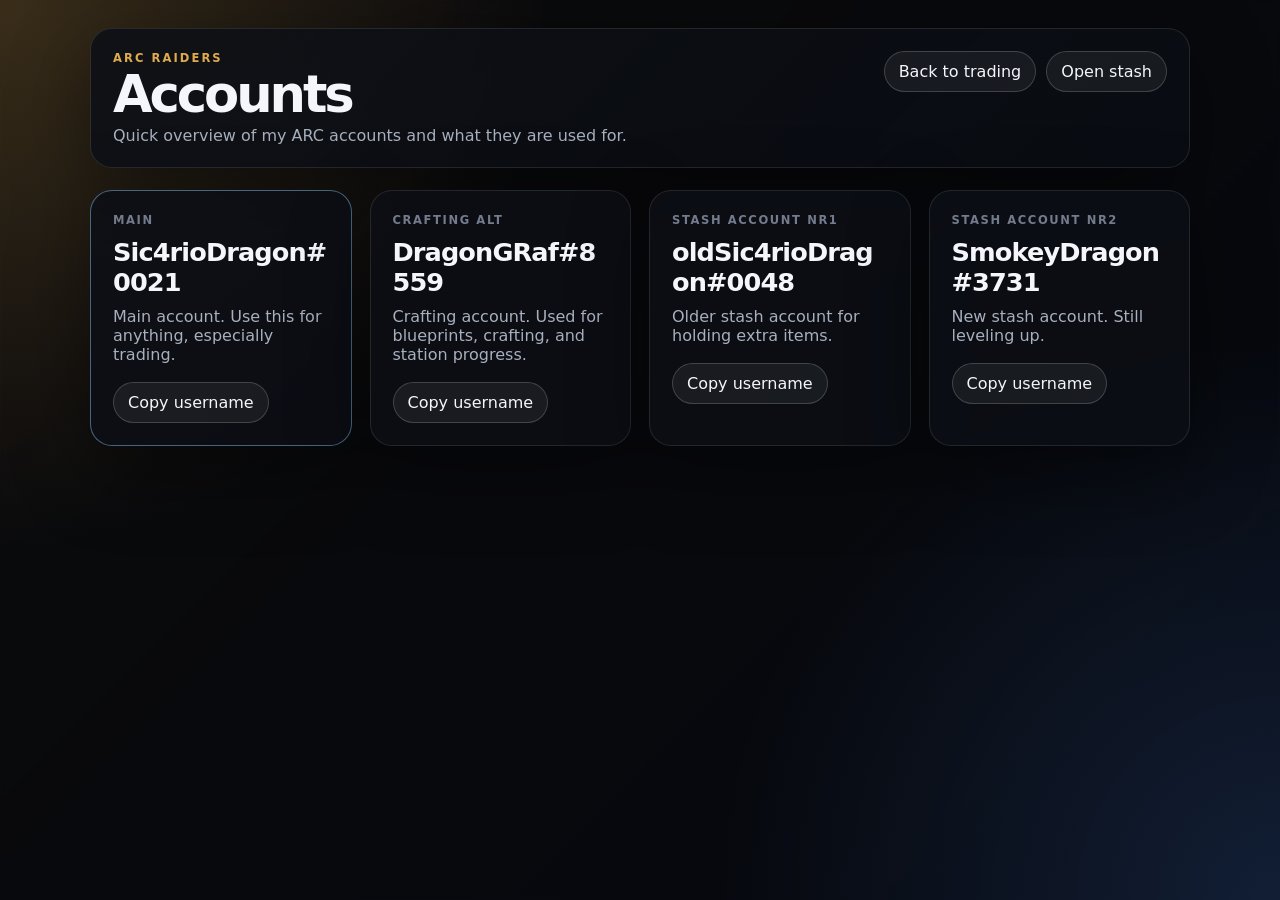
==== alt/index.html @ a05a997d "update" ====
<!doctype html>
<html lang="en">
<head>
  <link rel="icon" href="https://sic4riodragon.uk/assets/SicarioDragon.png" />
  <link rel="apple-touch-icon" href="https://sic4riodragon.uk/assets/SicarioDragon.png" />
  <meta charset="utf-8" />
  <meta name="viewport" content="width=device-width, initial-scale=1" />
  <title>ARC Accounts | Sic4rio Trading</title>
  <link rel="stylesheet" href="/assets/css/main.css" />
</head>

<body>
  <div class="page-bg"></div>
  <div class="page-overlay"></div>

  <main class="app-shell alt-page">
    <header class="topbar">
      <div>
        <p class="eyebrow">ARC Raiders</p>
        <h1>Accounts</h1>
        <p class="subtext">Quick overview of my ARC accounts and what they are used for.</p>
      </div>

      <div class="top-actions">
        <a class="btn" href="/">Back to trading</a>
        <a class="btn" href="https://stash.arcraiders.sic4riodragon.uk/" target="_blank" rel="noreferrer">Open stash</a>
      </div>
    </header>

    <section class="account-grid">
      <article class="card account-card main-account">
        <p class="small-label">Main</p>
        <h2>Sic4rioDragon#0021</h2>
        <p class="subtext">Main account. Use this for anything, especially trading.</p>
        <button class="btn copy-account" type="button" data-copy="Sic4rioDragon#0021">Copy username</button>
      </article>

      <article class="card account-card">
        <p class="small-label">Crafting alt</p>
        <h2>DragonGRaf#8559</h2>
        <p class="subtext">Crafting account. Used for blueprints, crafting, and station progress.</p>
        <button class="btn copy-account" type="button" data-copy="DragonGRaf#8559">Copy username</button>
      </article>

      <article class="card account-card">
        <p class="small-label">Stash account nr1</p>
        <h2>oldSic4rioDragon#0048</h2>
        <p class="subtext">Older stash account for holding extra items.</p>
        <button class="btn copy-account" type="button" data-copy="oldSic4rioDragon#0048">Copy username</button>
      </article>

      <article class="card account-card">
        <p class="small-label">Stash account nr2</p>
        <h2>SmokeyDragon#3731</h2>
        <p class="subtext">New stash account. Still leveling up.</p>
        <button class="btn copy-account" type="button" data-copy="SmokeyDragon#3731">Copy username</button>
      </article>
    </section>
  </main>

  <script>
    for (const button of document.querySelectorAll(".copy-account")) {
      const normalText = button.textContent;

      button.addEventListener("click", async () => {
        await navigator.clipboard.writeText(button.dataset.copy);
        button.textContent = "Copied!";
        setTimeout(() => {
          button.textContent = normalText;
        }, 1400);
      });
    }
  </script>
</body>
</html>
---- assets/css/main.css ----
:root {
  --bg: #07090d;
  --panel: rgba(12, 15, 22, 0.86);
  --panel-strong: rgba(16, 20, 30, 0.94);
  --border: rgba(255, 255, 255, 0.1);
  --border-strong: rgba(255, 255, 255, 0.18);
  --text: #f5f6fb;
  --muted: #a8afbd;
  --muted-2: #737b8c;
  --accent: #e0aa4f;
  --accent-2: #8ad0ff;
  --danger: #ff5f6d;
  --good: #88f0a0;
  --shadow: 0 24px 80px rgba(0, 0, 0, 0.45);
  --radius: 22px;
}

* {
  box-sizing: border-box;
}

html {
  color-scheme: dark;
}

body {
  margin: 0;
  min-height: 100vh;
  font-family:
    Inter,
    ui-sans-serif,
    system-ui,
    -apple-system,
    BlinkMacSystemFont,
    "Segoe UI",
    sans-serif;
  background: var(--bg);
  color: var(--text);
}

button,
input,
select {
  font: inherit;
}

button {
  cursor: pointer;
}

.page-bg {
  position: fixed;
  inset: 0;
  background:
    linear-gradient(135deg, rgba(224, 170, 79, 0.12), rgba(73, 127, 255, 0.08)),
    url("https://sic4riodragon.uk/assets/general.png") center / cover no-repeat;
  filter: saturate(1.05) contrast(1.05);
  z-index: -3;
}

.page-overlay {
  position: fixed;
  inset: 0;
  background:
    radial-gradient(circle at top left, rgba(224, 170, 79, 0.22), transparent 35%),
    radial-gradient(circle at bottom right, rgba(88, 150, 255, 0.16), transparent 36%),
    rgba(3, 5, 9, 0.72);
  backdrop-filter: blur(2px);
  z-index: -2;
}

.app-shell {
  width: min(1520px, calc(100% - 32px));
  margin: 0 auto;
  padding: 28px 0 48px;
}

.topbar {
  display: flex;
  justify-content: space-between;
  align-items: flex-start;
  gap: 18px;
  margin-bottom: 22px;
  padding: 22px;
  border: 1px solid var(--border);
  border-radius: var(--radius);
  background: linear-gradient(135deg, rgba(12, 15, 22, 0.9), rgba(12, 15, 22, 0.58));
  box-shadow: var(--shadow);
}

.eyebrow {
  margin: 0 0 6px;
  color: var(--accent);
  text-transform: uppercase;
  letter-spacing: 0.18em;
  font-size: 0.72rem;
  font-weight: 800;
}

h1,
h2,
h3,
p {
  margin-top: 0;
}

h1 {
  margin-bottom: 8px;
  font-size: clamp(2rem, 4vw, 4.4rem);
  line-height: 0.92;
  letter-spacing: -0.06em;
}

h2 {
  margin-bottom: 8px;
  font-size: clamp(1.5rem, 2vw, 2.4rem);
  letter-spacing: -0.035em;
}

h3 {
  margin-bottom: 4px;
  font-size: 1rem;
}

.subtext {
  margin-bottom: 0;
  color: var(--muted);
}

.top-actions {
  display: flex;
  flex-wrap: wrap;
  justify-content: flex-end;
  gap: 10px;
}

.btn {
  border: 1px solid var(--border-strong);
  background: rgba(255, 255, 255, 0.06);
  color: var(--text);
  border-radius: 999px;
  padding: 10px 14px;
  transition:
    transform 0.15s ease,
    border-color 0.15s ease,
    background 0.15s ease;
}

.btn:hover {
  transform: translateY(-1px);
  border-color: rgba(255, 255, 255, 0.3);
  background: rgba(255, 255, 255, 0.1);
}

.btn.primary {
  border-color: rgba(224, 170, 79, 0.48);
  background: rgba(224, 170, 79, 0.16);
}

.btn.danger {
  border-color: rgba(255, 95, 109, 0.35);
  color: #ffd3d8;
}

.layout {
  display: grid;
  grid-template-columns: 330px minmax(0, 1fr);
  gap: 22px;
}

.card {
  border: 1px solid var(--border);
  border-radius: var(--radius);
  background: var(--panel);
  box-shadow: var(--shadow);
}

.sidebar {
  position: sticky;
  top: 18px;
  align-self: start;
  padding: 18px;
}

.small-label {
  margin-bottom: 10px;
  color: var(--muted-2);
  text-transform: uppercase;
  letter-spacing: 0.14em;
  font-size: 0.72rem;
  font-weight: 800;
}

.profile-tabs {
  display: grid;
  gap: 8px;
}

.profile-tab {
  display: flex;
  align-items: center;
  justify-content: space-between;
  gap: 8px;
  width: 100%;
  border: 1px solid var(--border);
  border-radius: 16px;
  padding: 12px;
  background: rgba(255, 255, 255, 0.045);
  color: var(--text);
  text-align: left;
}

.profile-tab.active {
  border-color: rgba(224, 170, 79, 0.55);
  background: rgba(224, 170, 79, 0.14);
}

.profile-tab span {
  color: var(--muted);
  font-size: 0.8rem;
}

.stats {
  display: grid;
  grid-template-columns: 1fr 1fr;
  gap: 10px;
  margin: 18px 0;
}

.stats div {
  padding: 14px;
  border: 1px solid var(--border);
  border-radius: 18px;
  background: rgba(255, 255, 255, 0.045);
}

.stats span {
  display: block;
  font-size: 1.65rem;
  font-weight: 900;
  color: var(--accent);
}

.stats p {
  margin-bottom: 0;
  color: var(--muted);
  font-size: 0.82rem;
}

.filters {
  display: grid;
  gap: 12px;
}

.filters label {
  display: grid;
  gap: 7px;
  color: var(--muted);
  font-size: 0.9rem;
}

input,
select {
  width: 100%;
  border: 1px solid var(--border);
  border-radius: 14px;
  padding: 11px 12px;
  background: rgba(0, 0, 0, 0.32);
  color: var(--text);
  outline: none;
}

input:focus,
select:focus {
  border-color: rgba(224, 170, 79, 0.55);
}

.check-row {
  display: flex !important;
  grid-template-columns: auto 1fr;
  align-items: center;
}

.check-row input {
  width: auto;
}

.hint {
  margin-top: 16px;
  border: 1px solid rgba(138, 208, 255, 0.18);
  border-radius: 16px;
  padding: 12px;
  background: rgba(138, 208, 255, 0.08);
  color: var(--muted);
  font-size: 0.86rem;
  line-height: 1.5;
}

.content {
  display: grid;
  gap: 18px;
  min-width: 0;
}

.hero-card {
  display: flex;
  align-items: center;
  justify-content: space-between;
  gap: 14px;
  padding: 20px;
  background: linear-gradient(135deg, rgba(16, 20, 30, 0.94), rgba(16, 20, 30, 0.7));
}

.view-tabs {
  display: flex;
  gap: 8px;
  padding: 5px;
  border: 1px solid var(--border);
  border-radius: 999px;
  background: rgba(0, 0, 0, 0.24);
}

.view-tab {
  border: 0;
  border-radius: 999px;
  padding: 8px 12px;
  background: transparent;
  color: var(--muted);
}

.view-tab.active {
  background: rgba(224, 170, 79, 0.18);
  color: var(--text);
}

.empty-state {
  padding: 28px;
  text-align: center;
}

.empty-state p {
  color: var(--muted);
}

code {
  color: var(--accent-2);
}

.inventory-grid {
  display: grid;
  grid-template-columns: repeat(auto-fill, minmax(220px, 1fr));
  gap: 14px;
}

.item-card {
  border: 1px solid var(--border);
  border-radius: 20px;
  padding: 14px;
  background: var(--panel-strong);
  box-shadow: 0 16px 50px rgba(0, 0, 0, 0.28);
  min-height: 176px;
  display: flex;
  flex-direction: column;
  justify-content: space-between;
}

.item-top {
  display: flex;
  gap: 12px;
  align-items: flex-start;
}

.item-icon {
  width: 52px;
  height: 52px;
  display: grid;
  place-items: center;
  flex: 0 0 auto;
  border: 1px solid var(--border);
  border-radius: 16px;
  background: radial-gradient(circle at top, rgba(224, 170, 79, 0.22), rgba(255, 255, 255, 0.04));
  overflow: hidden;
}

.item-icon img {
  width: 100%;
  height: 100%;
  object-fit: contain;
}

.item-icon span {
  color: var(--accent);
  font-weight: 900;
  font-size: 1.15rem;
}

.item-top p {
  margin-bottom: 0;
  color: var(--muted);
  font-size: 0.88rem;
}

.item-meta {
  display: flex;
  flex-wrap: wrap;
  gap: 6px;
  margin: 14px 0;
}

.pill {
  border: 1px solid var(--border);
  border-radius: 999px;
  padding: 5px 8px;
  background: rgba(255, 255, 255, 0.045);
  color: var(--muted);
  font-size: 0.75rem;
}

.pill.rarity.common {
  color: #d7dce8;
}

.pill.rarity.uncommon {
  color: #88f0a0;
}

.pill.rarity.rare {
  color: #8ad0ff;
}

.pill.rarity.epic {
  color: #d9a0ff;
}

.pill.rarity.legendary {
  color: #ffd27a;
}

.item-bottom {
  display: flex;
  align-items: flex-end;
  justify-content: space-between;
  gap: 8px;
}

.item-bottom strong {
  color: var(--accent);
  font-size: 1.9rem;
  line-height: 1;
}

.item-bottom small {
  color: var(--muted-2);
}

.table-wrap {
  overflow: hidden;
}

table {
  width: 100%;
  border-collapse: collapse;
}

th,
td {
  padding: 13px 14px;
  border-bottom: 1px solid var(--border);
  text-align: left;
}

th {
  color: var(--muted);
  font-size: 0.78rem;
  text-transform: uppercase;
  letter-spacing: 0.1em;
}

td {
  color: var(--text);
}

.hidden {
  display: none !important;
}

@media (max-width: 920px) {
  .topbar,
  .hero-card {
    flex-direction: column;
    align-items: stretch;
  }

  .top-actions {
    justify-content: flex-start;
  }

  .layout {
    grid-template-columns: 1fr;
  }

  .sidebar {
    position: static;
  }
}

@media (max-width: 560px) {
  .app-shell {
    width: min(100% - 18px, 1520px);
    padding-top: 10px;
  }

  .topbar,
  .sidebar,
  .hero-card,
  .empty-state {
    border-radius: 18px;
  }

  .inventory-grid {
    grid-template-columns: 1fr;
  }
}
a.btn {
  text-decoration: none;
  display: inline-flex;
  align-items: center;
  justify-content: center;
}

.section-head {
  display: flex;
  justify-content: space-between;
  gap: 14px;
  padding: 20px 20px 0;
}

.loadout-section {
  padding-bottom: 20px;
}

.loadout-grid {
  display: grid;
  grid-template-columns: repeat(auto-fill, minmax(190px, 1fr));
  gap: 14px;
  padding: 0 20px;
}

.item-icon {
  position: relative;
}

.qty-badge {
  position: absolute;
  right: 4px;
  bottom: 4px;
  min-width: 1.5rem;
  padding: 3px 6px;
  border-radius: 6px;
  background: rgba(5, 7, 12, 0.92);
  color: var(--text);
  font-size: 0.75rem;
  font-weight: 800;
  line-height: 1;
  text-align: center;
  border: 1px solid rgba(255, 255, 255, 0.12);
}

.item-card.is-needed {
  border-color: rgba(245, 158, 11, 0.52);
}

.item-card.is-needed::before {
  content: "Needed";
  display: inline-flex;
  width: max-content;
  margin-bottom: 10px;
  padding: 4px 8px;
  border-radius: 999px;
  background: rgba(245, 158, 11, 0.14);
  color: #ffd18a;
  font-size: 0.72rem;
  font-weight: 800;
  letter-spacing: 0.04em;
}

.item-card.is-safe {
  border-color: rgba(34, 197, 94, 0.46);
}

.item-card.is-safe::before {
  content: "Safe";
  display: inline-flex;
  width: max-content;
  margin-bottom: 10px;
  padding: 4px 8px;
  border-radius: 999px;
  background: rgba(34, 197, 94, 0.14);
  color: #9dffb7;
  font-size: 0.72rem;
  font-weight: 800;
  letter-spacing: 0.04em;
}

.item-card.compact {
  min-height: 150px;
}

.item-card.compact .item-bottom {
  margin-top: 10px;
}


a.btn {
  text-decoration: none;
  display: inline-flex;
  align-items: center;
  justify-content: center;
}

.section-head {
  display: flex;
  justify-content: space-between;
  gap: 14px;
  padding: 20px 20px 0;
}

.loadout-section {
  padding-bottom: 20px;
}

.loadout-grid {
  display: grid;
  grid-template-columns: repeat(auto-fill, minmax(190px, 1fr));
  gap: 14px;
  padding: 0 20px;
}

.item-icon {
  position: relative;
}

.qty-badge {
  position: absolute;
  right: 4px;
  bottom: 4px;
  min-width: 1.5rem;
  padding: 3px 6px;
  border-radius: 6px;
  background: rgba(5, 7, 12, 0.92);
  color: var(--text);
  font-size: 0.75rem;
  font-weight: 800;
  line-height: 1;
  text-align: center;
  border: 1px solid rgba(255, 255, 255, 0.12);
}

.item-card.is-needed {
  border-color: rgba(245, 158, 11, 0.52);
}

.item-card.is-needed::before {
  content: "Needed";
  display: inline-flex;
  width: max-content;
  margin-bottom: 10px;
  padding: 4px 8px;
  border-radius: 999px;
  background: rgba(245, 158, 11, 0.14);
  color: #ffd18a;
  font-size: 0.72rem;
  font-weight: 800;
  letter-spacing: 0.04em;
}

.item-card.is-safe {
  border-color: rgba(34, 197, 94, 0.46);
}

.item-card.is-safe::before {
  content: "Safe";
  display: inline-flex;
  width: max-content;
  margin-bottom: 10px;
  padding: 4px 8px;
  border-radius: 999px;
  background: rgba(34, 197, 94, 0.14);
  color: #9dffb7;
  font-size: 0.72rem;
  font-weight: 800;
  letter-spacing: 0.04em;
}

.item-card.compact {
  min-height: 150px;
}

.item-card.compact .item-bottom {
  margin-top: 10px;
}
.item-card h3,
.item-top p,
td {
  overflow-wrap: anywhere;
  word-break: break-word;
}

.item-card h3 {
  line-height: 1.2;
}

.item-top {
  min-width: 0;
}

.item-top > div:last-child {
  min-width: 0;
}

.item-card.is-needed,
.item-card.is-safe {
  border-color: var(--border);
}

.item-card.is-needed::before,
.item-card.is-safe::before {
  content: none;
  display: none;
}

.view-tabs {
  flex-wrap: wrap;
}

.inventory-grid {
  align-items: stretch;
}

.item-icon .qty-badge {
  display: none;
}

.trade-contact {
  margin-bottom: 22px;
  padding: 22px;
}

.trade-layout {
  display: grid;
  grid-template-columns: 330px minmax(0, 1fr);
  gap: 22px;
}

.trade-sidebar {
  position: sticky;
  top: 18px;
  align-self: start;
  padding: 18px;
}

.trade-main {
  display: grid;
  gap: 22px;
}

.section-card {
  padding: 18px;
}

.section-head {
  display: flex;
  justify-content: space-between;
  align-items: flex-start;
  gap: 16px;
  margin-bottom: 16px;
}

.filter-label {
  display: block;
  margin: 14px 0 6px;
  color: var(--muted-2);
  text-transform: uppercase;
  letter-spacing: 0.12em;
  font-size: 0.72rem;
  font-weight: 800;
}

.text-input {
  width: 100%;
  border: 1px solid var(--border);
  border-radius: 14px;
  padding: 11px 12px;
  color: var(--text);
  background: rgba(255, 255, 255, 0.06);
}

.trade-stats {
  display: grid;
  grid-template-columns: 1fr 1fr;
  gap: 10px;
  margin-top: 18px;
}

.trade-stats div {
  border: 1px solid var(--border);
  border-radius: 16px;
  padding: 14px;
  background: rgba(255, 255, 255, 0.04);
}

.trade-stats strong {
  display: block;
  font-size: 1.7rem;
}

.trade-stats span {
  color: var(--muted);
  text-transform: uppercase;
  font-size: 0.72rem;
  font-weight: 800;
}

.tracked-list {
  display: grid;
  gap: 14px;
}

.tracked-card {
  border: 1px solid var(--border);
  border-radius: 18px;
  overflow: hidden;
  background: rgba(255, 255, 255, 0.035);
}

.tracked-head {
  padding: 18px;
  border-bottom: 1px solid var(--border);
}

.tracked-head div {
  display: flex;
  align-items: center;
  gap: 12px;
}

.tracked-head strong {
  text-transform: uppercase;
  font-size: 1.1rem;
}

.chev {
  color: var(--accent);
  font-size: 1.8rem;
  line-height: 1;
}

.tracked-body {
  display: grid;
  gap: 8px;
  padding: 14px 18px;
}

.resource-row {
  display: grid;
  grid-template-columns: 1fr auto;
  gap: 12px;
  align-items: center;
  padding: 8px 0;
}

.resource-name {
  display: flex;
  align-items: center;
  gap: 10px;
}

.small-icon {
  width: 34px;
  height: 34px;
  object-fit: contain;
}

.count {
  font-weight: 900;
}

.count.good {
  color: var(--accent-2);
}

.count.bad {
  color: var(--danger);
}

.count.warn {
  color: var(--accent);
}

.item-card.reserved {
  opacity: 0.68;
}

.item-card.available {
  border-color: rgba(136, 240, 160, 0.35);
}

.item-card.looking {
  border-color: rgba(138, 208, 255, 0.35);
}

.pill {
  border: 1px solid var(--border);
  border-radius: 999px;
  padding: 4px 8px;
  color: var(--muted);
  font-size: 0.72rem;
  font-weight: 800;
  text-transform: uppercase;
}

.empty-state {
  margin: 0;
  padding: 20px;
  color: var(--muted);
  text-align: center;
}

@media (max-width: 900px) {
  .trade-layout {
    grid-template-columns: 1fr;
  }

  .trade-sidebar {
    position: static;
  }

  .section-head {
    display: block;
  }
}

.alt-page {
  max-width: 1100px;
}

.account-grid {
  display: grid;
  grid-template-columns: repeat(auto-fit, minmax(260px, 1fr));
  gap: 18px;
  margin-top: 22px;
}

.account-card {
  padding: 22px;
}

.account-card h2 {
  margin: 0 0 10px;
  font-size: clamp(1.25rem, 2vw, 1.7rem);
  word-break: break-word;
}

.account-card .btn {
  margin-top: 18px;
}

.main-account {
  border-color: rgba(138, 208, 255, 0.45);
}
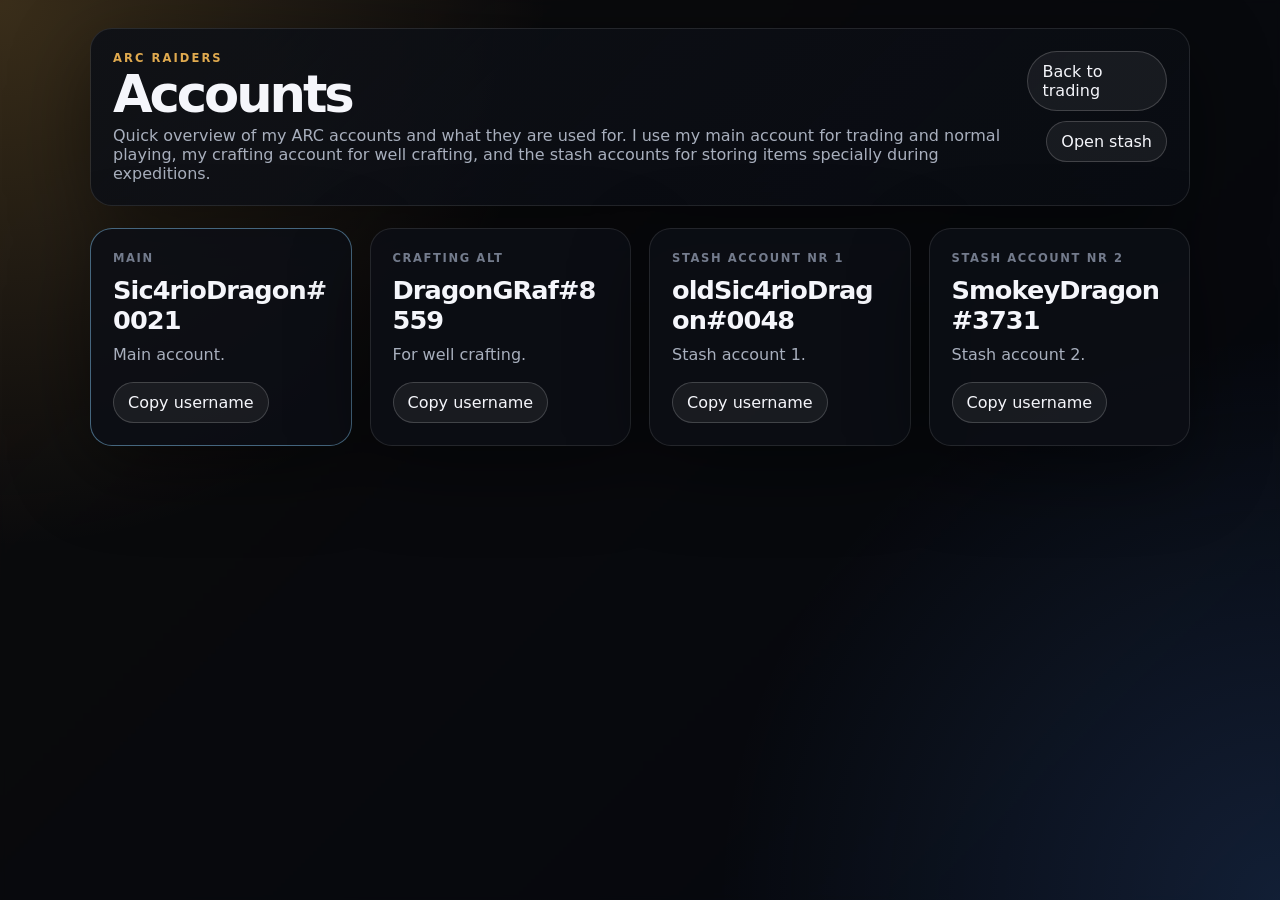
==== commit c182f8e5: "update" ====
--- a/alt/index.html
+++ b/alt/index.html
@@ -18,7 +18,9 @@
       <div>
         <p class="eyebrow">ARC Raiders</p>
         <h1>Accounts</h1>
-        <p class="subtext">Quick overview of my ARC accounts and what they are used for.</p>
+        <p class="subtext">Quick overview of my ARC accounts and what they are used for.
+          I use my main account for trading and normal playing, my crafting account for well crafting, and the stash accounts for storing items specially during expeditions.
+        </p>
       </div>
 
       <div class="top-actions">
@@ -31,28 +33,28 @@
       <article class="card account-card main-account">
         <p class="small-label">Main</p>
         <h2>Sic4rioDragon#0021</h2>
-        <p class="subtext">Main account. Use this for anything, especially trading.</p>
+        <p class="subtext">Main account.</p>
         <button class="btn copy-account" type="button" data-copy="Sic4rioDragon#0021">Copy username</button>
       </article>
 
       <article class="card account-card">
         <p class="small-label">Crafting alt</p>
         <h2>DragonGRaf#8559</h2>
-        <p class="subtext">Crafting account. Used for blueprints, crafting, and station progress.</p>
+        <p class="subtext">For well crafting.</p>
         <button class="btn copy-account" type="button" data-copy="DragonGRaf#8559">Copy username</button>
       </article>
 
       <article class="card account-card">
-        <p class="small-label">Stash account nr1</p>
+        <p class="small-label">Stash account nr 1</p>
         <h2>oldSic4rioDragon#0048</h2>
-        <p class="subtext">Older stash account for holding extra items.</p>
+        <p class="subtext">Stash account 1.</p>
         <button class="btn copy-account" type="button" data-copy="oldSic4rioDragon#0048">Copy username</button>
       </article>
 
       <article class="card account-card">
-        <p class="small-label">Stash account nr2</p>
+        <p class="small-label">Stash account nr 2</p>
         <h2>SmokeyDragon#3731</h2>
-        <p class="subtext">New stash account. Still leveling up.</p>
+        <p class="subtext">Stash account 2.</p>
         <button class="btn copy-account" type="button" data-copy="SmokeyDragon#3731">Copy username</button>
       </article>
     </section>
--- a/assets/css/main.css
+++ b/assets/css/main.css
@@ -968,3 +968,61 @@
 .main-account {
   border-color: rgba(138, 208, 255, 0.45);
 }
+.lf-card {
+  display: grid;
+  grid-template-columns: minmax(0, 1fr) auto;
+  gap: 12px;
+  align-items: center;
+  border: 1px solid var(--border);
+  border-radius: 16px;
+  padding: 13px 14px;
+  background: rgba(255, 255, 255, 0.035);
+}
+
+.lf-card.high {
+  border-color: rgba(255, 203, 64, 0.45);
+  background: rgba(255, 203, 64, 0.06);
+}
+
+.lf-card strong {
+  font-size: 1rem;
+}
+
+.lf-pill {
+  display: inline-flex;
+  align-items: center;
+  justify-content: center;
+  border: 1px solid var(--border);
+  border-radius: 999px;
+  padding: 4px 9px;
+  color: var(--muted);
+  font-size: 0.72rem;
+  font-weight: 900;
+  text-transform: uppercase;
+}
+
+.lf-pill.high {
+  color: #111;
+  background: #ffcb40;
+  border-color: #ffcb40;
+}
+.text-page {
+  max-width: 980px;
+}
+
+.text-output-card {
+  margin-top: 22px;
+  padding: 18px;
+}
+
+.copy-textarea {
+  width: 100%;
+  min-height: 520px;
+  resize: vertical;
+  border: 1px solid var(--border);
+  border-radius: 18px;
+  padding: 18px;
+  color: var(--text);
+  background: rgba(0, 0, 0, 0.36);
+  font: 600 1rem/1.55 ui-monospace, SFMono-Regular, Menlo, Consolas, monospace;
+}
